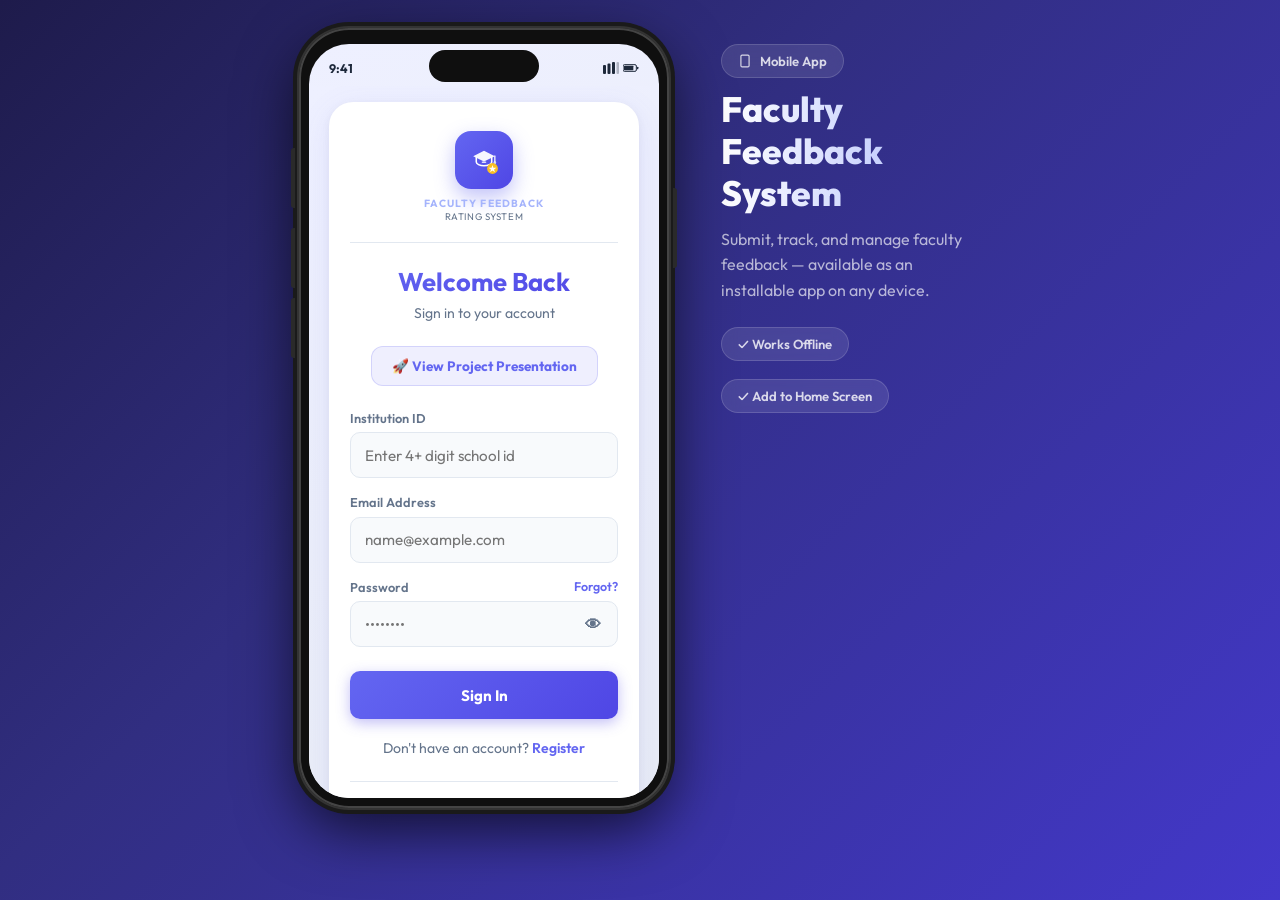
==== frontend/index.html @ ab2f2c59 "Initial commit- Feedback Collection System" ====
<!DOCTYPE html>
<html lang="en">

<head>
    <meta charset="UTF-8">
    <meta name="viewport" content="width=device-width, initial-scale=1.0, viewport-fit=cover">
    <meta name="mobile-web-app-capable" content="yes">
    <meta name="apple-mobile-web-app-capable" content="yes">
    <meta name="apple-mobile-web-app-status-bar-style" content="black-translucent">
    <meta name="apple-mobile-web-app-title" content="FeedbackApp">
    <meta name="theme-color" content="#6366f1">
    <meta name="description" content="Faculty Feedback & Rating System">
    <title>Login - Feedback System</title>
    <link href="https://fonts.googleapis.com/css2?family=Outfit:wght@400;600;700;800&display=swap" rel="stylesheet">
    <link rel="stylesheet" href="css/style.css">
    <link rel="manifest" href="manifest.json">
    <link rel="apple-touch-icon" href="icons/icon-192.png">
    <script src="js/theme.js"></script>
</head>

<body>

    <!-- ===== DESKTOP PHONE FRAME ===== -->
    <div class="phone-shell">
        <div class="phone-notch"></div>
        <div class="phone-screen">

            <!-- Status Bar -->
            <div class="status-bar">
                <span class="status-time">9:41</span>
                <div class="status-icons">
                    <svg width="16" height="12" viewBox="0 0 16 12" fill="currentColor">
                        <rect x="0" y="3" width="3" height="9" rx="1" />
                        <rect x="4.5" y="1.5" width="3" height="10.5" rx="1" />
                        <rect x="9" y="0" width="3" height="12" rx="1" />
                        <rect x="13.5" y="0" width="2.5" height="12" rx="1" opacity="0.3" />
                    </svg>
                    <svg width="16" height="12" viewBox="0 0 24 12" fill="currentColor">
                        <rect x="0" y="1" width="20" height="10" rx="2" stroke="currentColor" stroke-width="1.5"
                            fill="none" />
                        <rect x="1.5" y="2.5" width="14" height="7" rx="1" />
                        <rect x="21" y="4" width="2" height="4" rx="1" />
                    </svg>
                </div>
            </div>

            <!-- Scrollable app content -->
            <div class="app-scroll">
                <div class="app-inner">
                    <div class="container">

                        <!-- Logo -->
                        <div class="app-logo">
                            <div class="app-logo-icon">
                                <svg width="34" height="34" viewBox="0 0 44 44" fill="none">
                                    <polygon points="22,10 36,17 22,24 8,17" fill="white" opacity="0.95" />
                                    <rect x="19" y="24" width="6" height="2" rx="1" fill="white" opacity="0.8" />
                                    <path d="M12 18.5v6c0 2.5 4.5 5 10 5s10-2.5 10-5v-6" stroke="white" stroke-width="2"
                                        fill="none" stroke-linecap="round" />
                                    <line x1="36" y1="17" x2="36" y2="24" stroke="white" stroke-width="2"
                                        stroke-linecap="round" opacity="0.8" />
                                    <circle cx="36" cy="25.5" r="1.8" fill="white" opacity="0.8" />
                                    <circle cx="33" cy="33" r="7" fill="#fbbf24" />
                                    <path d="M33 28.5l1.2 3.6h3.8l-3 2.2 1.1 3.4-3.1-2.2-3.1 2.2 1.1-3.4-3-2.2h3.8z"
                                        fill="white" />
                                </svg>
                            </div>
                            <div>
                                <div class="app-logo-name">Faculty Feedback</div>
                                <div
                                    style="font-size:0.6rem;color:var(--text-muted);text-align:center;letter-spacing:0.06em;text-transform:uppercase;">
                                    Rating System</div>
                            </div>
                        </div>

                        <h1>Welcome Back</h1>
                        <p class="subtitle">Sign in to your account</p>

                        <div style="text-align: center; margin-bottom: 24px;">
                            <a href="presentation.html"
                                style="display: inline-block; padding: 10px 20px; background: rgba(99, 102, 241, 0.1); border: 1px solid rgba(99, 102, 241, 0.2); border-radius: 12px; color: var(--primary); text-decoration: none; font-size: 0.85rem; font-weight: 700;">
                                🚀 View Project Presentation
                            </a>
                        </div>

                        <form id="loginForm">
                            <div class="form-group">
                                <label for="institution_id">Institution ID</label>
                                <input type="number" id="institution_id" required
                                    placeholder="Enter 4+ digit school id">
                            </div>
                            <div class="form-group">
                                <label for="email">Email Address</label>
                                <input type="email" id="email" required placeholder="name@example.com"
                                    autocomplete="email">
                            </div>
                            <div class="form-group">
                                <div
                                    style="display:flex;justify-content:space-between;align-items:center;margin-bottom:0.4rem;">
                                    <label style="margin-bottom:0;">Password</label>
                                    <a href="forgot.html"
                                        style="font-size:0.78rem;color:var(--primary);text-decoration:none;font-weight:600;">Forgot?</a>
                                </div>
                                <div style="position:relative;">
                                    <input type="password" id="password" required placeholder="••••••••"
                                        autocomplete="current-password">
                                    <button type="button" onclick="togglePassword()"
                                        style="position:absolute;right:10px;top:50%;transform:translateY(-50%);background:transparent;width:30px;height:30px;min-height:unset;padding:0;box-shadow:none;border:none;color:var(--text-muted);font-size:1rem;cursor:pointer;">👁</button>
                                </div>
                            </div>
                            <button type="submit" id="loginBtn" style="margin-top:0.5rem;">Sign In</button>
                        </form>

                        <div class="auth-links">
                            <p>Don't have an account? <a href="register.html">Register</a></p>
                        </div>
                        <div id="errorMsg" class="hidden"
                            style="margin-top:1rem;text-align:center;padding:0.7rem;border-radius:10px;font-size:0.85rem;font-weight:500;color:var(--error);background:rgba(239, 68, 68, 0.1); border: 1px solid rgba(239, 68, 68, 0.2);">
                        </div>

                        <!-- Subtle admin entry: intentionally hard to notice -->
                        <div
                            style="text-align:center;margin-top:1.5rem;padding-top:1rem;border-top:1px solid var(--border);">
                            <a href="admin-login.html"
                                style="font-size:0.68rem;color:#cbd5e1;text-decoration:none;letter-spacing:0.03em;opacity:0.5;"
                                title="System Access">
                                System Admin
                            </a>
                        </div>

                    </div><!-- /container -->
                </div><!-- /app-inner -->
            </div><!-- /app-scroll -->

            <!-- Install Banner (inside phone) -->
            <div class="install-banner" id="installBanner">
                <div class="app-logo-icon" style="width:36px;height:36px;border-radius:10px;flex-shrink:0;">
                    <svg width="20" height="20" viewBox="0 0 44 44" fill="none">
                        <polygon points="22,10 36,17 22,24 8,17" fill="white" opacity="0.9" />
                        <circle cx="33" cy="33" r="7" fill="#fbbf24" />
                        <path d="M33 28.5l1.2 3.6h3.8l-3 2.2 1.1 3.4-3.1-2.2-3.1 2.2 1.1-3.4-3-2.2h3.8z" fill="white" />
                    </svg>
                </div>
                <div class="install-banner-text">
                    Add to Home Screen
                    <span>Get the app experience</span>
                </div>
                <button class="install-banner-btn" id="installBtn">Install</button>
                <button class="install-banner-close" id="dismissBanner" aria-label="Dismiss">✕</button>
            </div>

        </div><!-- /phone-screen -->
    </div><!-- /phone-shell -->

    <!-- Desktop side label -->
    <div class="phone-label">
        <div class="phone-label-badge">
            <svg width="14" height="14" viewBox="0 0 24 24" fill="none" stroke="currentColor" stroke-width="2">
                <rect x="5" y="2" width="14" height="20" rx="2" />
                <line x1="12" y1="18" x2="12" y2="18" />
            </svg>
            Mobile App
        </div>
        <h2>Faculty<br>Feedback<br>System</h2>
        <p>Submit, track, and manage faculty feedback — available as an installable app on any device.</p>
        <div class="phone-label-badge">✓ Works Offline</div>
        <br>
        <div class="phone-label-badge" style="margin-top:8px;">✓ Add to Home Screen</div>
    </div>

    <script src="js/api.js"></script>
    <script src="js/ui.js"></script>
    <script src="js/auth.js"></script>
    <script>
        // Service Worker
        if ('serviceWorker' in navigator) {
            window.addEventListener('load', () => {
                navigator.serviceWorker.register('sw.js').catch(() => { });
            });
        }

        // Install prompt
        let deferredPrompt = null;
        const installBanner = document.getElementById('installBanner');

        window.addEventListener('beforeinstallprompt', (e) => {
            e.preventDefault();
            deferredPrompt = e;
            if (!localStorage.getItem('installDismissed')) {
                setTimeout(() => installBanner.classList.add('visible'), 2500);
            }
        });

        document.getElementById('installBtn').addEventListener('click', async () => {
            installBanner.classList.remove('visible');
            if (deferredPrompt) { deferredPrompt.prompt(); deferredPrompt = null; }
        });

        document.getElementById('dismissBanner').addEventListener('click', () => {
            installBanner.classList.remove('visible');
            localStorage.setItem('installDismissed', '1');
        });

        // Password toggle
        function togglePassword() {
            const pwd = document.getElementById('password');
            const btn = event.currentTarget;
            pwd.type = pwd.type === 'password' ? 'text' : 'password';
            btn.textContent = pwd.type === 'password' ? '👁' : '🙈';
        }
    </script>
</body>

</html>
---- frontend/css/style.css ----
:root {
    --primary: #6366f1;
    --primary-dark: #4f46e5;
    --secondary: #64748b;
    --bg-main: #f8fafc;
    --card-bg: #ffffff;
    --text-main: #1e293b;
    --text-muted: #64748b;
    --error: #ef4444;
    --success: #10b981;
    --border: #e2e8f0;
    --shadow: 0 10px 25px -5px rgba(0, 0, 0, 0.1), 0 8px 10px -6px rgba(0, 0, 0, 0.1);
    --radius-lg: 1.5rem;
    --radius-md: 0.75rem;
    --bottom-nav-height: 65px;
    --phone-w: 390px;
    --phone-h: 844px;

    /* Theme-specific overrides based on body class */
    --bg-body-gradient: linear-gradient(135deg, #1e1b4b 0%, #312e81 40%, #4338ca 100%);
    --phone-screen-bg: linear-gradient(160deg, #eef0ff 0%, #e8ecf4 100%);
}

body.dark-mode {
    --bg-main: #0f172a;
    --card-bg: #1e293b;
    --text-main: #f8fafc;
    --text-muted: #94a3b8;
    --border: #334155;
    --shadow: 0 4px 20px rgba(0, 0, 0, 0.2);
    --bg-body-gradient: linear-gradient(135deg, #020617 0%, #0f172a 100%);
    --phone-screen-bg: #0f172a;
}

*,
*::before,
*::after {
    box-sizing: border-box;
    margin: 0;
    padding: 0;
    -webkit-tap-highlight-color: transparent;
}

::selection {
    background-color: var(--primary);
    color: #ffffff;
}

html {
    width: 100%;
    -webkit-text-size-adjust: 100%;
    scroll-behavior: smooth;
}

/* =============================================
   DESKTOP: Show phone frame around the app
   ============================================= */
body {
    background: var(--bg-body-gradient);
    min-height: 100vh;
    width: 100%;
    /* CRITICAL: ensures body fills viewport for centering */
    display: flex;
    flex-direction: row;
    /* phone + label side by side */
    align-items: flex-start;
    justify-content: center;
    gap: 52px;
    font-family: 'Outfit', 'Inter', -apple-system, BlinkMacSystemFont, sans-serif;
    color: var(--text-main);
    padding: 28px 40px;
}

/* ---- Phone Shell (the black frame) ---- */
.phone-shell {
    /* Flex column so screen fills the shell cleanly */
    display: flex;
    flex-direction: column;
    width: 370px;
    min-width: 370px;
    /* Height adapts to viewport — never gets cut off */
    height: clamp(580px, calc(100vh - 64px), 780px);
    background: #0f0f0f;
    border-radius: 50px;
    box-shadow:
        0 0 0 2px #333,
        0 0 0 6px #1a1a1a,
        0 20px 60px rgba(0, 0, 0, 0.7),
        inset 0 0 0 2px #444;
    /* Bezel padding — top is bigger for the notch */
    padding: 16px 10px 10px;
    flex-shrink: 0;
    position: relative;
    /* for side-button pseudo-elements */
    overflow: visible;
}

/* Side buttons on the phone shell */
.phone-shell::before {
    content: '';
    position: absolute;
    left: -8px;
    top: 120px;
    width: 4px;
    height: 60px;
    background: #2a2a2a;
    border-radius: 3px 0 0 3px;
    box-shadow: 0 80px 0 #2a2a2a, 0 150px 0 #2a2a2a;
}

.phone-shell::after {
    content: '';
    position: absolute;
    right: -8px;
    top: 160px;
    width: 4px;
    height: 80px;
    background: #2a2a2a;
    border-radius: 0 3px 3px 0;
}

/* Dynamic island notch — stays on top of the screen */
.phone-notch {
    position: absolute;
    top: 22px;
    left: 50%;
    transform: translateX(-50%);
    width: 110px;
    height: 32px;
    background: #0f0f0f;
    border-radius: 18px;
    z-index: 20;
    pointer-events: none;
}

/* ---- Phone Screen (the glass inside the shell) ---- */
.phone-screen {
    flex: 1;
    /* fills remaining shell height */
    display: flex;
    flex-direction: column;
    border-radius: 40px;
    overflow: hidden;
    /* clips everything to rounded screen */
    background: var(--phone-screen-bg);
    position: relative;
    /* needed for fixed children (sidebar, bottom-nav) */
    min-height: 0;
    /* important: allows flex child to shrink */
}

/* ---- Desktop side label ---- */
.phone-label {
    color: white;
    max-width: 260px;
    flex-shrink: 0;
    padding-top: 16px;
}

.phone-label h2 {
    font-size: 2.2rem;
    font-weight: 800;
    line-height: 1.2;
    margin-bottom: 12px;
    background: linear-gradient(to right, #fff, #a5b4fc);
    -webkit-background-clip: text;
    -webkit-text-fill-color: transparent;
    background-clip: text;
}

.phone-label p {
    font-size: 1rem;
    color: rgba(255, 255, 255, 0.65);
    line-height: 1.6;
    margin-bottom: 24px;
}

.phone-label-badge {
    display: inline-flex;
    align-items: center;
    gap: 8px;
    background: rgba(255, 255, 255, 0.1);
    border: 1px solid rgba(255, 255, 255, 0.15);
    border-radius: 100px;
    padding: 8px 16px;
    font-size: 0.82rem;
    color: rgba(255, 255, 255, 0.8);
    font-weight: 600;
    backdrop-filter: blur(8px);
    margin-bottom: 10px;
}

/* =============================================
   INSIDE THE PHONE — app content styles
   ============================================= */

/* Status bar — normal flex item, NOT absolutely positioned */
.status-bar {
    flex-shrink: 0;
    display: flex;
    align-items: center;
    justify-content: space-between;
    padding: 10px 20px 4px;
    height: 42px;
    z-index: 10;
}

.status-time {
    font-size: 0.78rem;
    font-weight: 700;
    color: var(--text-main);
}

.status-icons {
    display: flex;
    gap: 4px;
    align-items: center;
    color: var(--text-main);
}

/* Scrollable area — fills remaining screen height */
.app-scroll {
    flex: 1;
    overflow-y: auto;
    overflow-x: hidden;
    -webkit-overflow-scrolling: touch;
    scrollbar-width: none;
    min-height: 0;
}

.app-scroll::-webkit-scrollbar {
    display: none;
}

/* Auth pages inner layout */
.app-inner {
    min-height: 100%;
    display: flex;
    flex-direction: column;
    align-items: center;
    justify-content: center;
    padding: 16px 20px 32px;
    background: var(--phone-screen-bg);
}

/* Card container */
.container {
    width: 100%;
    padding: 1.75rem 1.25rem;
    background: var(--card-bg);
    border-radius: 1.5rem;
    box-shadow: 0 8px 32px rgba(99, 102, 241, 0.1), 0 2px 8px rgba(0, 0, 0, 0.05);
    border: 1px solid rgba(255, 255, 255, 0.6);
    animation: fadeUp 0.4s cubic-bezier(0.22, 1, 0.36, 1);
}

@keyframes fadeUp {
    from {
        opacity: 0;
        transform: translateY(20px);
    }

    to {
        opacity: 1;
        transform: translateY(0);
    }
}

/* Logo */
.app-logo {
    display: flex;
    flex-direction: column;
    align-items: center;
    gap: 8px;
    margin-bottom: 1.5rem;
    padding-bottom: 1.25rem;
    border-bottom: 1px solid var(--border);
}

.app-logo-icon {
    width: 58px;
    height: 58px;
    border-radius: 16px;
    background: linear-gradient(135deg, #6366f1 0%, #4f46e5 100%);
    display: flex;
    align-items: center;
    justify-content: center;
    box-shadow: 0 8px 20px rgba(99, 102, 241, 0.4);
}

.app-logo-name {
    font-size: 0.65rem;
    font-weight: 700;
    color: #a5b4fc;
    text-transform: uppercase;
    letter-spacing: 0.1em;
    text-align: center;
}

/* Typography */
h1 {
    font-size: 1.6rem;
    font-weight: 700;
    margin-bottom: 0.4rem;
    text-align: center;
    background: linear-gradient(135deg, var(--primary), var(--primary-dark));
    background-clip: text;
    -webkit-background-clip: text;
    -webkit-text-fill-color: transparent;
    line-height: 1.2;
}

.subtitle {
    text-align: center;
    color: var(--text-muted);
    margin-bottom: 1.5rem;
    font-size: 0.88rem;
}

/* Form elements */
.form-group {
    margin-bottom: 1rem;
}

label {
    display: block;
    font-size: 0.8rem;
    font-weight: 600;
    margin-bottom: 0.4rem;
    color: var(--secondary);
}

input,
select,
textarea {
    width: 100%;
    min-height: 46px;
    padding: 0.7rem 0.9rem;
    border: 1.5px solid var(--border);
    border-radius: 10px;
    font-size: 0.95rem;
    font-family: inherit;
    transition: border-color 0.2s, box-shadow 0.2s;
    background: var(--bg-main);
    color: var(--text-main);
    -webkit-appearance: none;
    appearance: none;
}

select {
    background-image: url("data:image/svg+xml,%3Csvg xmlns='http://www.w3.org/2000/svg' width='12' height='12' viewBox='0 0 24 24' fill='none' stroke='%2364748b' stroke-width='2.5'%3E%3Cpath d='M6 9l6 6 6-6'/%3E%3C/svg%3E");
    background-repeat: no-repeat;
    background-position: right 0.9rem center;
    padding-right: 2.2rem;
}

input:focus,
select:focus,
textarea:focus {
    outline: none;
    border-color: var(--primary);
    box-shadow: 0 0 0 3px rgba(99, 102, 241, 0.12);
    background: var(--bg-main);
}

textarea {
    resize: vertical;
    min-height: 90px;
}

/* Buttons */
button {
    width: 100%;
    min-height: 48px;
    padding: 0.8rem 1.5rem;
    background: linear-gradient(135deg, var(--primary), var(--primary-dark));
    color: white;
    border: none;
    border-radius: 10px;
    font-weight: 700;
    font-size: 0.95rem;
    font-family: inherit;
    cursor: pointer;
    transition: all 0.2s cubic-bezier(0.4, 0, 0.2, 1);
    box-shadow: 0 4px 14px rgba(79, 70, 229, 0.35);
    position: relative;
    overflow: hidden;
}

button:hover:not(:disabled) {
    transform: translateY(-1px);
    box-shadow: 0 6px 18px rgba(79, 70, 229, 0.45);
}

button:active:not(:disabled) {
    transform: translateY(0);
}

button:disabled {
    opacity: 0.65;
    cursor: not-allowed;
    transform: none;
}

/* Auth links */
.auth-links {
    margin-top: 1.25rem;
    text-align: center;
    font-size: 0.88rem;
    color: var(--text-muted);
}

.auth-links a {
    color: var(--primary);
    text-decoration: none;
    font-weight: 600;
}

/* Utilities */
.hidden {
    display: none !important;
}

/* Install Banner */
.install-banner {
    display: none;
    position: absolute;
    bottom: calc(var(--bottom-nav-height) + 12px);
    left: 12px;
    right: 12px;
    background: linear-gradient(135deg, #6366f1, #4f46e5);
    color: white;
    padding: 12px 14px;
    border-radius: 14px;
    z-index: 2000;
    align-items: center;
    gap: 10px;
    box-shadow: 0 6px 20px rgba(79, 70, 229, 0.45);
    animation: slideUp 0.4s cubic-bezier(0.22, 1, 0.36, 1);
}

@keyframes slideUp {
    from {
        opacity: 0;
        transform: translateY(20px);
    }

    to {
        opacity: 1;
        transform: translateY(0);
    }
}

.install-banner.visible {
    display: flex;
}

.install-banner-text {
    flex: 1;
    font-size: 0.85rem;
    font-weight: 600;
    line-height: 1.3;
}

.install-banner-text span {
    display: block;
    font-size: 0.72rem;
    font-weight: 400;
    opacity: 0.8;
}

.install-banner-btn {
    background: white;
    color: var(--primary-dark);
    border: none;
    border-radius: 8px;
    padding: 6px 12px;
    font-size: 0.8rem;
    font-weight: 700;
    cursor: pointer;
    min-height: unset;
    width: auto;
    box-shadow: none;
}

.install-banner-btn:hover {
    opacity: 0.9;
    transform: none;
    box-shadow: none;
}

.install-banner-close {
    background: rgba(255, 255, 255, 0.15);
    border: none;
    border-radius: 50%;
    width: 26px;
    height: 26px;
    min-height: unset;
    padding: 0;
    display: flex;
    align-items: center;
    justify-content: center;
    font-size: 0.9rem;
    color: white;
    cursor: pointer;
    flex-shrink: 0;
    box-shadow: none;
}

.install-banner-close:hover {
    background: rgba(255, 255, 255, 0.25);
    transform: none;
    box-shadow: none;
}

/* =============================================
   BOTTOM NAVIGATION
   ============================================= */
.bottom-nav {
    flex-shrink: 0;
    background: var(--card-bg);
    backdrop-filter: blur(20px);
    height: var(--bottom-nav-height);
    border-top: 1px solid rgba(226, 232, 240, 0.8);
    display: flex;
    justify-content: space-around;
    align-items: center;
    z-index: 100;
    box-shadow: 0 -4px 20px rgba(0, 0, 0, 0.05);
}

.bottom-nav-item {
    display: flex;
    flex-direction: column;
    align-items: center;
    gap: 3px;
    color: var(--text-muted);
    text-decoration: none;
    font-size: 0.68rem;
    font-weight: 600;
    flex: 1;
    padding: 6px 4px;
    transition: color 0.2s;
    position: relative;
}

.bottom-nav-item::before {
    content: '';
    position: absolute;
    top: 4px;
    left: 50%;
    transform: translateX(-50%) scaleX(0);
    width: 28px;
    height: 3px;
    background: var(--primary);
    border-radius: 2px;
    transition: transform 0.25s cubic-bezier(0.4, 0, 0.2, 1);
}

.bottom-nav-item.active {
    color: var(--primary);
}

.bottom-nav-item.active::before {
    transform: translateX(-50%) scaleX(1);
}

.bottom-nav-item svg {
    width: 22px;
    height: 22px;
    transition: transform 0.2s;
}

.bottom-nav-item.active svg {
    transform: translateY(-1px);
}

/* Star rating */
.star-rating-row {
    display: flex;
    gap: 6px;
    flex-direction: row-reverse;
    justify-content: flex-end;
}

.star-rating-row input {
    display: none;
}

.star-rating-row label {
    font-size: 2rem;
    color: #d1d5db;
    cursor: pointer;
    transition: color 0.15s, transform 0.15s;
    margin-bottom: 0;
    min-height: unset;
    line-height: 1;
}

.star-rating-row label:hover,
.star-rating-row label:hover~label,
.star-rating-row input:checked~label {
    color: #f59e0b;
}

.star-rating-row label:active {
    transform: scale(1.3);
}

.feedback-grid-2 {
    display: grid;
    grid-template-columns: 1fr 1fr;
    gap: 10px;
}

/* Dashboard */
.dashboard-container {
    display: flex;
    min-height: 100%;
}

.sidebar {
    width: 240px;
    background: #1e293b;
    color: white;
    padding: 1.5rem 1rem;
    display: flex;
    flex-direction: column;
    position: fixed;
    height: 100%;
    z-index: 100;
    transform: translateX(-100%);
    transition: transform 0.3s cubic-bezier(0.4, 0, 0.2, 1);
    top: 0;
    left: 0;
}

.sidebar.active {
    transform: translateX(0);
    box-shadow: 4px 0 30px rgba(0, 0, 0, 0.3);
}

.sidebar-overlay {
    display: none;
    position: absolute;
    inset: 0;
    background: rgba(15, 23, 42, 0.6);
    backdrop-filter: blur(2px);
    z-index: 99;
}

.sidebar-overlay.active {
    display: block;
}

.nav-item {
    padding: 0.85rem 0.75rem;
    margin-bottom: 0.35rem;
    border-radius: 0.65rem;
    cursor: pointer;
    transition: all 0.2s;
    display: flex;
    align-items: center;
    gap: 10px;
    font-weight: 500;
    color: #94a3b8;
    font-size: 0.9rem;
}

.nav-item:hover {
    background: rgba(255, 255, 255, 0.06);
    color: white;
}

.nav-item.active {
    background: var(--primary);
    color: white;
}

.main-content {
    flex: 1;
    min-height: 0;
    padding: 16px;
    padding-bottom: 16px;
    overflow-y: auto;
}

.tab-content {
    display: none;
    animation: fadeUp 0.3s ease-out;
}

.tab-content.active {
    display: block;
}

.mobile-menu-btn {
    display: flex;
    background: var(--primary);
    color: white;
    border: none;
    border-radius: 10px;
    width: 40px;
    height: 40px;
    min-height: unset;
    align-items: center;
    justify-content: center;
    flex-shrink: 0;
    box-shadow: 0 4px 12px rgba(99, 102, 241, 0.4);
    cursor: pointer;
    padding: 0;
}

.header-flex {
    display: flex;
    justify-content: space-between;
    align-items: center;
    margin-bottom: 20px;
}




.chart-wrapper {
    flex-grow: 1;
    position: relative;
}

.table-section {
    background: white;
    padding: 16px;
    border-radius: 16px;
    box-shadow: var(--shadow);
    border: 1px solid var(--border);
    margin-top: 16px;
    overflow: hidden;
}

.table-section div {
    overflow-x: auto;
    -webkit-overflow-scrolling: touch;
}

table {
    width: 100%;
    border-collapse: separate;
    border-spacing: 0;
    margin-top: 12px;
    min-width: 540px;
}

th {
    background: #f8fafc;
    padding: 0.75rem;
    text-align: left;
    font-weight: 600;
    font-size: 0.78rem;
    color: var(--secondary);
    border-bottom: 2px solid var(--border);
    white-space: nowrap;
}

body.dark-mode th {
    background: rgba(255, 255, 255, 0.03);
}

td {
    padding: 0.75rem;
    border-bottom: 1px solid var(--border);
    font-size: 0.88rem;
}

tr:last-child td {
    border-bottom: none;
}

tr:hover td {
    background: #f8fafc;
}

body.dark-mode tr:hover td {
    background: rgba(255, 255, 255, 0.05);
}

.notif-badge {
    background: #ef4444;
    color: white;
    border-radius: 999px;
    font-size: 0.65rem;
    font-weight: 700;
    padding: 1px 6px;
    margin-left: auto;
    display: none;
}

.notif-panel {
    background: white;
    border: 1px solid var(--border);
    border-radius: 14px;
    padding: 16px;
    margin-bottom: 16px;
    box-shadow: var(--shadow);
}

.notif-panel h4 {
    font-size: 0.92rem;
    margin: 0 0 14px 0;
}

.notif-item {
    display: flex;
    align-items: flex-start;
    gap: 10px;
    padding: 12px 0;
    border-bottom: 1px solid var(--border);
    animation: fadeUp 0.4s ease;
}

.notif-item:last-child {
    border-bottom: none;
}

.notif-icon {
    width: 34px;
    height: 34px;
    border-radius: 50%;
    display: flex;
    align-items: center;
    justify-content: center;
    font-size: 1rem;
    flex-shrink: 0;
}

.notif-icon.green {
    background: #dcfce7;
}

.notif-icon.red {
    background: #fef2f2;
}

.notif-icon.orange {
    background: #fff7ed;
}

.notif-body {
    flex: 1;
}

.notif-body strong {
    display: block;
    font-size: 0.85rem;
    margin-bottom: 2px;
}

.notif-body span {
    font-size: 0.75rem;
    color: var(--text-muted);
}

.notif-time {
    font-size: 0.72rem;
    color: var(--text-muted);
    white-space: nowrap;
}

.empty-state {
    text-align: center;
    padding: 24px 0;
    color: var(--text-muted);
    font-size: 0.88rem;
}

.notif-item.clickable {
    cursor: pointer;
    transition: background 0.15s;
    border-radius: 8px;
    padding-left: 6px;
    padding-right: 6px;
}

.notif-item.clickable:hover {
    background: rgba(99, 102, 241, 0.06);
}

.mini-table {
    width: 100%;
    border-collapse: collapse;
}

.mini-table th {
    text-align: left;
    padding: 6px 8px;
    font-size: 0.72rem;
    color: var(--text-muted);
    font-weight: 600;
    border-bottom: 2px solid var(--border);
}

.mini-table td {
    padding: 9px 8px;
    font-size: 0.83rem;
    border-bottom: 1px solid var(--border);
}

.mini-table tr:last-child td {
    border-bottom: none;
}

.activity-item {
    display: flex;
    align-items: center;
    gap: 10px;
    padding: 10px 0;
    border-bottom: 1px solid var(--border);
}

.activity-item:last-child {
    border-bottom: none;
}

.activity-dot {
    width: 8px;
    height: 8px;
    border-radius: 50%;
    flex-shrink: 0;
}

.logout-sidebar {
    margin-top: auto;
    background: rgba(239, 68, 68, 0.1);
    color: #ef4444;
    border: 1px solid rgba(239, 68, 68, 0.2);
}

.logout-sidebar:hover {
    background: #ef4444;
    color: white;
}

.theme-switch-wrapper {
    display: flex;
    align-items: center;
    gap: 10px;
    margin-bottom: 16px;
    background: var(--card-bg);
    padding: 16px;
    border-radius: 14px;
    border: 1px solid var(--border);
    width: 100%;
}

.switch {
    position: relative;
    display: inline-block;
    width: 44px;
    height: 22px;
}

.switch input {
    opacity: 0;
    width: 0;
    height: 0;
}

.slider {
    position: absolute;
    cursor: pointer;
    inset: 0;
    background: #ccc;
    transition: .4s;
    border-radius: 34px;
}

.slider:before {
    position: absolute;
    content: "";
    height: 16px;
    width: 16px;
    left: 3px;
    bottom: 3px;
    background: white;
    transition: .4s;
    border-radius: 50%;
}

input:checked+.slider {
    background: var(--primary);
}

input:checked+.slider:before {
    transform: translateX(22px);
}

.logout-btn-dash {
    background: white;
    color: var(--text-main);
    border: 1px solid var(--border);
    width: auto;
    padding: 8px 16px;
    min-height: unset;
    box-shadow: none;
    font-size: 0.85rem;
}

.logout-btn-dash:hover {
    background: #fef2f2;
    color: #ef4444;
    border-color: #fca5a5;
    transform: none;
    box-shadow: none;
}

.admin-badge {
    background: var(--primary);
    color: white;
    padding: 3px 10px;
    border-radius: 20px;
    font-size: 0.75rem;
    font-weight: 600;
    margin-left: 8px;
}

.toast {
    background: white;
    padding: 0.85rem 1.25rem;
    border-radius: 12px;
    box-shadow: var(--shadow);
    display: flex;
    align-items: center;
    gap: 0.65rem;
    min-width: 240px;
    max-width: 85vw;
    border-right: 5px solid #6366f1;
    animation: slideIn 0.3s ease-out forwards;
}

.toast.success {
    border-right-color: #10b981;
}

.toast.error {
    border-right-color: #ef4444;
}

@keyframes highlightRow {
    0% {
        background: #fef9c3;
    }

    70% {
        background: #fef9c3;
    }

    100% {
        background: transparent;
    }
}

.row-highlight>td {
    animation: highlightRow 2.2s ease forwards;
}

/* Removed local dark mode overrides - handled by global variables */

/* =============================================
   ACTUAL MOBILE PHONES ONLY (≤480px)
   ============================================= */
@media screen and (max-width: 480px) {
    body {
        background: var(--phone-screen-bg);
        display: block;
        padding: 0;
        width: 100%;
        min-height: 100vh;
        height: 100dvh;
    }

    .phone-shell,
    .phone-notch,
    .phone-label,
    .status-bar {
        display: none !important;
    }

    .phone-screen {
        display: flex !important;
        flex-direction: column;
        position: fixed;
        inset: 0;
        border-radius: 0;
        height: 100dvh;
        background: var(--phone-screen-bg);
    }

    .app-scroll {
        flex: 1;
        overflow-y: auto;
        -webkit-overflow-scrolling: touch;
        padding-bottom: calc(var(--bottom-nav-height) + env(safe-area-inset-bottom));
    }

    .app-inner {
        padding: 16px 16px 32px;
        justify-content: flex-start;
        min-height: 100%;
    }

    .container {
        width: 100%;
        border-radius: 1.25rem;
    }

    .bottom-nav {
        position: fixed;
        border-radius: 0;
        padding-bottom: env(safe-area-inset-bottom);
        height: calc(var(--bottom-nav-height) + env(safe-area-inset-bottom));
    }

    .sidebar {
        position: fixed;
    }

    .main-content {
        padding-bottom: calc(var(--bottom-nav-height) + env(safe-area-inset-bottom) + 16px);
    }

    .feedback-grid-2 {
        grid-template-columns: 1fr;
    }

}

/* Narrow desktop / tablet (481-900px): show phone but hide side label */
@media screen and (min-width: 481px) and (max-width: 900px) {
    body {
        padding: 20px;
        gap: 0;
    }

    .phone-label {
        display: none !important;
    }
}

/* Very small phones */
@media screen and (max-width: 360px) {}
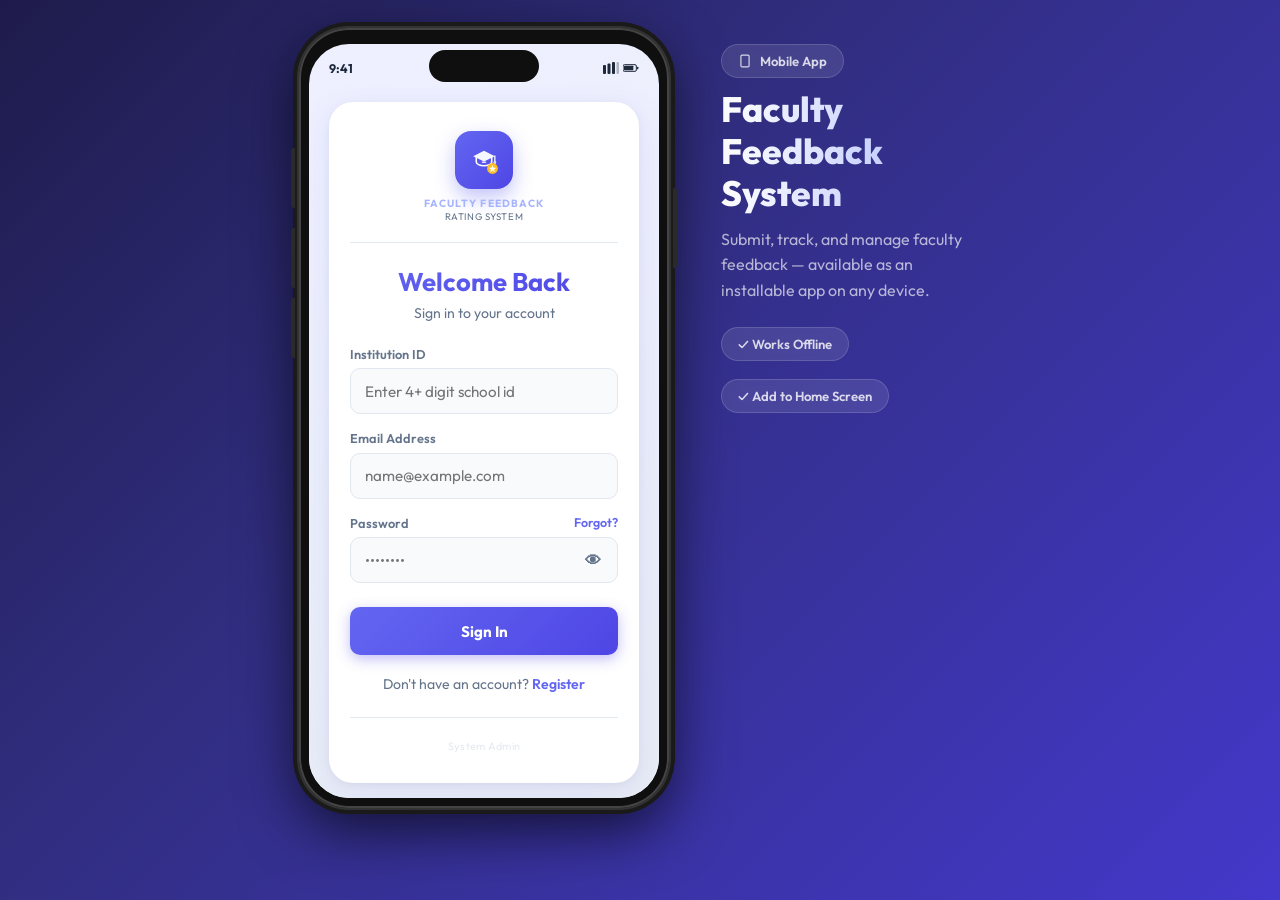
==== commit 879ed4d6: "fix gitignore and add requirements.txt" ====
--- a/frontend/index.html
+++ b/frontend/index.html
@@ -76,12 +76,6 @@
                         <h1>Welcome Back</h1>
                         <p class="subtitle">Sign in to your account</p>
 
-                        <div style="text-align: center; margin-bottom: 24px;">
-                            <a href="presentation.html"
-                                style="display: inline-block; padding: 10px 20px; background: rgba(99, 102, 241, 0.1); border: 1px solid rgba(99, 102, 241, 0.2); border-radius: 12px; color: var(--primary); text-decoration: none; font-size: 0.85rem; font-weight: 700;">
-                                🚀 View Project Presentation
-                            </a>
-                        </div>
 
                         <form id="loginForm">
                             <div class="form-group">
--- a/frontend/css/style.css
+++ b/frontend/css/style.css
@@ -385,6 +385,8 @@
     box-shadow: 0 4px 14px rgba(79, 70, 229, 0.35);
     position: relative;
     overflow: hidden;
+    user-select: none;
+    -webkit-user-select: none;
 }
 
 button:hover:not(:disabled) {
@@ -393,7 +395,8 @@
 }
 
 button:active:not(:disabled) {
-    transform: translateY(0);
+    transform: scale(0.96);
+    opacity: 0.9;
 }
 
 button:disabled {
@@ -542,6 +545,9 @@
     padding: 6px 4px;
     transition: color 0.2s;
     position: relative;
+    user-select: none;
+    -webkit-user-select: none;
+    -webkit-tap-highlight-color: transparent;
 }
 
 .bottom-nav-item::before {
